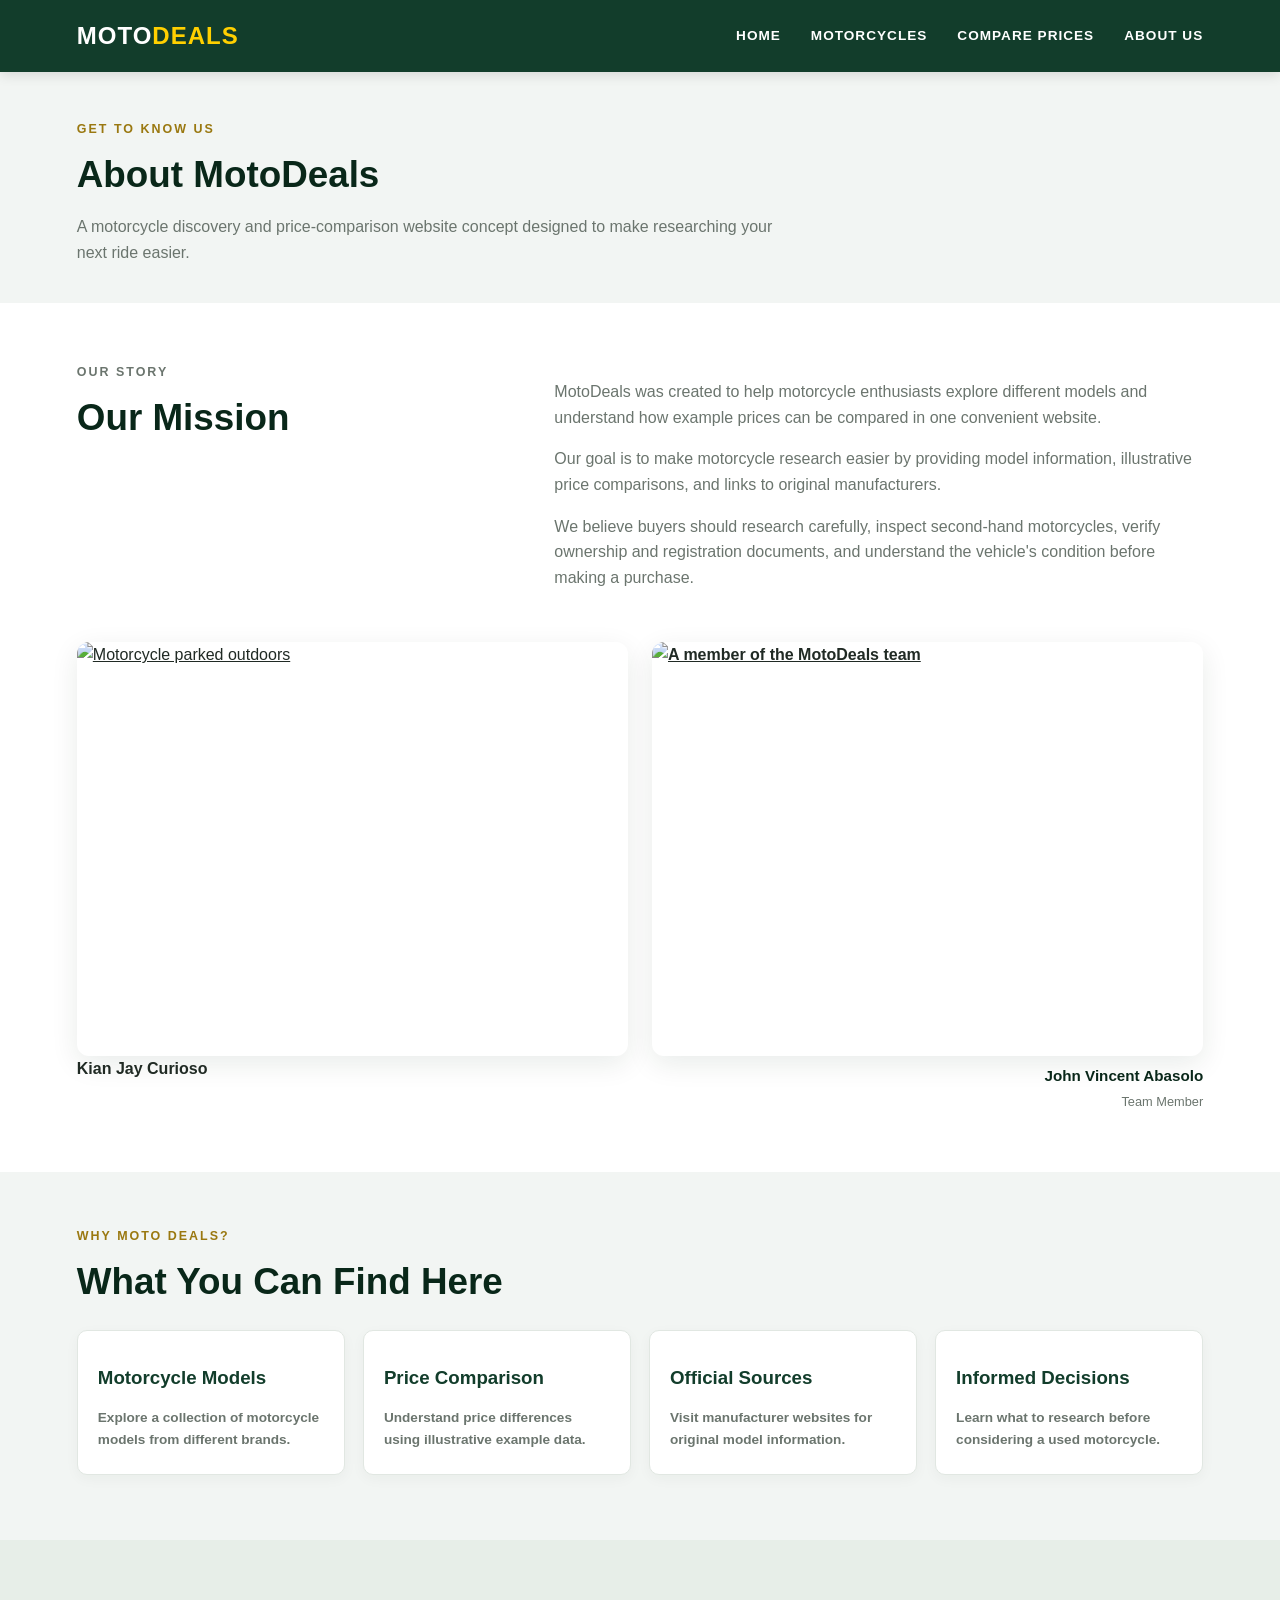
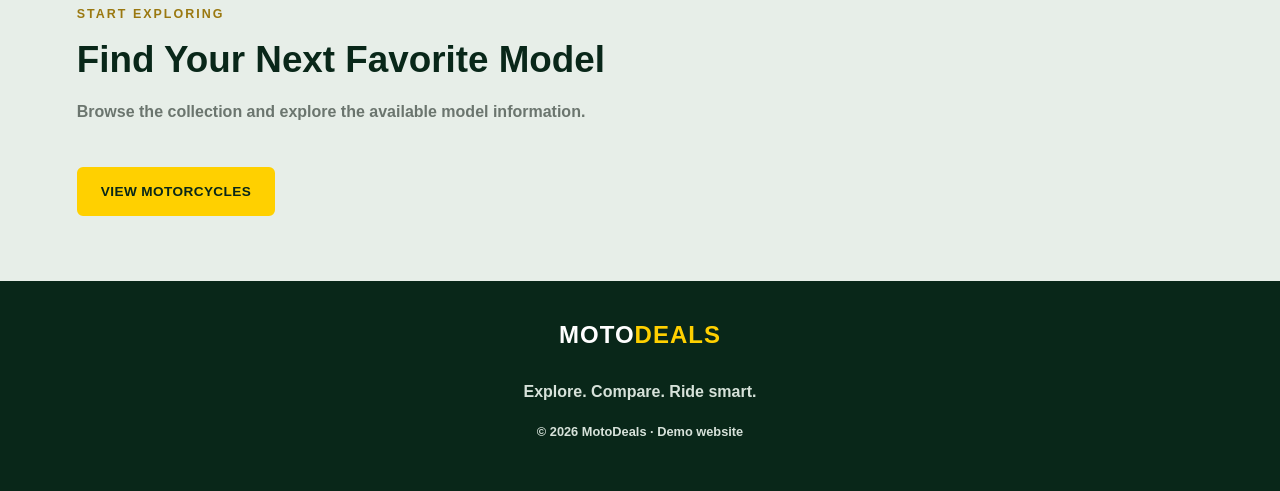
==== about.html @ 97e303bb "Added it24 Files" ====
<!DOCTYPE html>
<html lang="en">
<head>
    <meta charset="UTF-8">
    <meta name="viewport" content="width=device-width, initial-scale=1.0">
    <title>MotoDeals | About Us</title>
    <link rel="stylesheet" href="style.css">
    <script src="script.js" defer></script>
</head>
<body>

<header>
    <nav class="navbar">
        <a href="index.html" class="logo">MOTO<span>DEALS</span></a>
        <button class="menu-toggle" id="menuToggle"
                aria-label="Toggle navigation" aria-expanded="false">☰</button>
        <div class="nav-links" id="navLinks">
            <a href="index.html">HOME</a>
            <a href="motorcycles.html">MOTORCYCLES</a>
            <a href="compare.html">COMPARE PRICES</a>
            <a href="about.html">ABOUT US</a>
        </div>
    </nav>
</header>

<main>
    <section class="intro section-container">
        <p class="eyebrow">GET TO KNOW US</p>
        <h2>About MotoDeals</h2>
        <p>
            A motorcycle discovery and price-comparison website concept
            designed to make researching your next ride easier.
        </p>
    </section>

    <section class="about-section">
        <div class="section-container about-content">
            <div>
                <p class="eyebrow">OUR STORY</p>
                <h2>Our Mission</h2>
            </div>

            <div>
                <p>
                    MotoDeals was created to help motorcycle enthusiasts
                    explore different models and understand how example
                    prices can be compared in one convenient website.
                </p>
                <p>
                    Our goal is to make motorcycle research easier by
                    providing model information, illustrative price
                    comparisons, and links to original manufacturers.
                </p>
                <p>
                    We believe buyers should research carefully, inspect
                    second-hand motorcycles, verify ownership and
                    registration documents, and understand the vehicle's
                    condition before making a purchase.
                </p>
            </div>
        </div>
        <div class="section-container about-gallery">
            <figure class="about-photo">
                <a
                    href="https://images.unsplash.com/photo-1558981806-ec527fa84c39?auto=format&amp;fit=crop&amp;w=900&amp;q=80"
                    target="_blank"
                    rel="noopener noreferrer"
                    aria-label="Open the full-size motorcycle photo">
                    <img
                        src="https://scontent.fcgm1-1.fna.fbcdn.net/v/t39.30808-6/703069832_987395297116810_1802694277068162094_n.jpg?stp=dst-jpg_tt6&cstp=mx1500x1500&ctp=s1500x1500&_nc_cat=103&_nc_map=urlgen_bucketless&ccb=1-7&_nc_sid=6ee11a&_nc_eui2=AeEx6hmVdXqnVL0gCkFaR7i8SrvwWIGpRHpKu_BYgalEeuRYBwp6jPX8E4cH42IWtauJe7fAmAn_MG6mcode0kCI&_nc_ohc=MtsCziaHQnoQ7kNvwH58834&_nc_oc=AdoaBP7hTNdkV52zB3DS7Tti8dgfXk6WQtXsnNfAS9CJDDyMspLapi0ecR5gy54lKP-r56SAKDiLU5ohouIpKMHt&_nc_zt=23&_nc_ht=scontent.fcgm1-1.fna&_nc_gid=wgjW0MbmjeZ-FBTCgB_56Q&_nc_ss=7b2a8&oh=00_AQNTx5KnW2z1u8hbI6lVTnclF9tmgTU7f2UrL-F91fH0-A&oe=6ADA293C"
                        alt="Motorcycle parked outdoors"
                        loading="lazy">
                </a>
                
                <strong>Kian Jay Curioso</figure>
                
             
            </figure>
            <figure class="about-photo about-team-photo">
                <a
                    href="https://scontent.fcgm1-1.fna.fbcdn.net/v/t39.30808-6/825327698_4579763325683767_6584114106199053331_n.jpg?stp=dst-jpg_tt6&amp;cstp=mx2048x2048&amp;ctp=s2048x2048&amp;_nc_cat=107&amp;_nc_map=urlgen_bucketless&amp;ccb=1-7&amp;_nc_sid=6ee11a&amp;_nc_eui2=AeGvTwEbJqcETaFqQ2QPp7JuWY1BGdaieWlZjUEZ1qJ5aYdwdAj_v2buuVPDBPjjvvOrOIGyPoZm8fQIoPYUVxVb&amp;_nc_ohc=EqNttJx-dLcQ7kNvwEnB5ph&amp;_nc_oc=AdqtetnbY0VR6F72CEtF880EvlcUZ8dqoIlkO2o2IpjdSKkgk50HUPQ5OEKWv4QX3suySdvq-HQ9rL9AjZjaawaz&amp;_nc_zt=23&amp;_nc_ht=scontent.fcgm1-1.fna&amp;_nc_gid=mDf-8B31wRaOKaoY0NUj8g&amp;_nc_ss=7b2a8&amp;oh=00_AQMOKaP89P1WEDn3DOaOUjhAQsUOKQboMzzqXsY8t89PwQ&amp;oe=6AD9FD02"
                    target="_blank"
                    rel="noopener noreferrer"
                    aria-label="Open the full-size MotoDeals team photo">
                    <img
                        src="https://scontent.fcgm1-1.fna.fbcdn.net/v/t39.30808-6/825327698_4579763325683767_6584114106199053331_n.jpg?stp=dst-jpg_tt6&amp;cstp=mx2048x2048&amp;ctp=s2048x2048&amp;_nc_cat=107&amp;_nc_map=urlgen_bucketless&amp;ccb=1-7&amp;_nc_sid=6ee11a&amp;_nc_eui2=AeGvTwEbJqcETaFqQ2QPp7JuWY1BGdaieWlZjUEZ1qJ5aYdwdAj_v2buuVPDBPjjvvOrOIGyPoZm8fQIoPYUVxVb&amp;_nc_ohc=EqNttJx-dLcQ7kNvwEnB5ph&amp;_nc_oc=AdqtetnbY0VR6F72CEtF880EvlcUZ8dqoIlkO2o2IpjdSKkgk50HUPQ5OEKWv4QX3suySdvq-HQ9rL9AjZjaawaz&amp;_nc_zt=23&amp;_nc_ht=scontent.fcgm1-1.fna&amp;_nc_gid=mDf-8B31wRaOKaoY0NUj8g&amp;_nc_ss=7b2a8&amp;oh=00_AQMOKaP89P1WEDn3DOaOUjhAQsUOKQboMzzqXsY8t89PwQ&amp;oe=6AD9FD02"
                        alt="A member of the MotoDeals team"
                        loading="lazy">
                </a>
                <figcaption>
                    <strong>John Vincent Abasolo</strong>
                    <span>Team Member</span>
                </figcaption>
            </figure>
        </div>
    </section>

    <section class="brands-section section-container">
        <p class="eyebrow">WHY MOTO DEALS?</p>
        <h2>What You Can Find Here</h2>

        <div class="brand-grid">
            <div class="brand-card">
                <h3>Motorcycle Models</h3>
                <p>Explore a collection of motorcycle models from different brands.</p>
            </div>

            <div class="brand-card">
                <h3>Price Comparison</h3>
                <p>Understand price differences using illustrative example data.</p>
            </div>

            <div class="brand-card">
                <h3>Official Sources</h3>
                <p>Visit manufacturer websites for original model information.</p>
            </div>

            <div class="brand-card">
                <h3>Informed Decisions</h3>
                <p>Learn what to research before considering a used motorcycle.</p>
            </div>
        </div>
    </section>

    <section class="compare-section">
        <div class="section-container">
            <p class="eyebrow">START EXPLORING</p>
            <h2>Find Your Next Favorite Model</h2>
            <p class="section-description">
                Browse the collection and explore the available model information.
            </p>
            <br>
            <a href="motorcycles.html" class="primary-btn">VIEW MOTORCYCLES</a>
        </div>
    </section>
</main>

<footer class="footer">
    <a href="index.html" class="logo">MOTO<span>DEALS</span></a>
    <p>Explore. Compare. Ride smart.</p>
    <p class="footer-small">© <span class="year"></span> MotoDeals · Demo website</p>
</footer>

</body>
</html>
---- style.css ----
/* =========================================
   MOTO DEALS - GLOBAL DESIGN
========================================= */

:root {
    --green: #123d2b;
    --green-dark: #092719;
    --yellow: #ffd000;
    --background: #f2f5f3;
    --white: #ffffff;
    --text: #202a24;
    --muted: #6b756e;
    --border: #e1e7e2;
    --shadow: 0 8px 28px rgba(15, 40, 25, 0.09);
}

* {
    box-sizing: border-box;
}

html {
    scroll-behavior: smooth;
}

body {
    margin: 0;
    font-family: Arial, Helvetica, sans-serif;
    background: var(--background);
    color: var(--text);
    line-height: 1.6;
}

a {
    color: inherit;
}

button,
input,
select {
    font: inherit;
}

img {
    max-width: 100%;
}

/* =========================================
   NAVIGATION
========================================= */

.navbar {
    width: 100%;
    min-height: 72px;
    padding: 14px 6%;
    background: var(--green);
    display: flex;
    align-items: center;
    justify-content: space-between;
    gap: 25px;
    position: sticky;
    top: 0;
    z-index: 1000;
    box-shadow: 0 3px 12px rgba(0, 0, 0, 0.12);
}

.logo {
    color: var(--white);
    text-decoration: none;
    font-size: 1.5rem;
    font-weight: 900;
    letter-spacing: 1px;
    white-space: nowrap;
}

.logo span {
    color: var(--yellow);
}

.nav-links {
    display: flex;
    align-items: center;
    justify-content: center;
    gap: 30px;
}

.nav-links a {
    color: var(--white);
    text-decoration: none;
    font-size: 0.85rem;
    font-weight: 700;
    letter-spacing: 1px;
    transition: color 0.2s ease;
}

.nav-links a:hover,
.nav-links a:focus-visible {
    color: var(--yellow);
}

.menu-toggle {
    display: none;
    background: transparent;
    border: 1px solid rgba(255, 255, 255, 0.45);
    color: white;
    border-radius: 5px;
    padding: 7px 11px;
    font-size: 1.3rem;
    cursor: pointer;
}

/* =========================================
   HERO BANNER
========================================= */

.hero {
    min-height: 510px;
    color: var(--white);
    background:
        linear-gradient(
            90deg,
            rgba(5, 26, 17, 0.92) 0%,
            rgba(5, 26, 17, 0.68) 48%,
            rgba(5, 26, 17, 0.2) 100%
        ),
        url("https://images.unsplash.com/photo-1558981806-ec527fa84c39?auto=format&fit=crop&w=1800&q=85");
    background-position: center;
    background-size: cover;
}

.hero-content {
    width: 88%;
    max-width: 1200px;
    margin: 0 auto;
    padding: 90px 0 100px;
}

.eyebrow {
    margin: 0 0 12px;
    color: #9a7810;
    font-size: 0.78rem;
    font-weight: 800;
    letter-spacing: 2px;
    text-transform: uppercase;
}

.hero .eyebrow {
    color: var(--yellow);
}

.hero-content h1 {
    margin: 12px 0 20px;
    font-size: clamp(2.8rem, 6vw, 5rem);
    line-height: 1.08;
    letter-spacing: 1px;
}

.hero-content h1 span {
    color: var(--yellow);
}

.hero-content > p:not(.eyebrow) {
    max-width: 550px;
    margin-bottom: 30px;
    color: #edf2ee;
    font-size: 1.05rem;
}

/* =========================================
   BUTTONS
========================================= */

.primary-btn {
    display: inline-flex;
    align-items: center;
    justify-content: center;
    min-height: 44px;
    padding: 12px 22px;
    background: var(--yellow);
    color: var(--green-dark);
    border: 2px solid var(--yellow);
    border-radius: 6px;
    text-decoration: none;
    font-size: 0.85rem;
    font-weight: 800;
    letter-spacing: 0.4px;
    cursor: pointer;
    transition:
        background 0.2s ease,
        transform 0.2s ease;
}

.primary-btn:hover {
    background: #ffe15c;
    transform: translateY(-2px);
}

/* =========================================
   PAGE CONTAINERS AND HEADINGS
========================================= */

.section-container {
    width: 88%;
    max-width: 1200px;
    margin: 0 auto;
}

.intro {
    padding-top: 48px;
    padding-bottom: 22px;
}

.intro h2,
.section-heading h2,
.brands-section h2,
.compare-section h2,
.about-content h2 {
    margin: 0 0 12px;
    color: var(--green-dark);
    font-size: clamp(1.7rem, 3vw, 2.3rem);
    line-height: 1.25;
}

.intro > p:not(.eyebrow),
.section-description {
    color: var(--muted);
    max-width: 720px;
}

.products-section {
    padding-top: 20px;
    padding-bottom: 60px;
}

.section-heading {
    display: flex;
    align-items: center;
    justify-content: space-between;
    gap: 20px;
    margin-bottom: 25px;
}

/* =========================================
   SEARCH AND FILTERS
========================================= */

.filter-bar {
    display: grid;
    grid-template-columns: minmax(200px, 2fr) minmax(140px, 1fr) minmax(170px, 1fr);
    gap: 14px;
    margin: 20px 0;
    padding: 18px;
    background: var(--white);
    border: 1px solid var(--border);
    border-radius: 12px;
    box-shadow: 0 3px 12px rgba(15, 40, 25, 0.035);
}

.filter-bar input,
.filter-bar select {
    width: 100%;
    min-width: 0;
    min-height: 46px;
    padding: 10px 13px;
    color: var(--text);
    background: #fbfcfb;
    border: 1px solid #d8dfd9;
    border-radius: 6px;
    outline: none;
}

.filter-bar input:focus,
.filter-bar select:focus {
    border-color: var(--green);
    box-shadow: 0 0 0 3px rgba(18, 61, 43, 0.1);
}

.result-count {
    margin: 18px 0;
    color: var(--muted);
    font-size: 0.9rem;
}

/* =========================================
   MOTORCYCLE PRODUCT GRID
========================================= */

.product-grid {
    display: grid;
    grid-template-columns: repeat(3, minmax(0, 1fr));
    gap: 25px;
    align-items: stretch;
}

.product-card {
    min-width: 0;
    overflow: hidden;
    background: var(--white);
    border: 1px solid var(--border);
    border-radius: 12px;
    box-shadow: var(--shadow);
    transition:
        transform 0.25s ease,
        box-shadow 0.25s ease;
}

.product-card:hover {
    transform: translateY(-5px);
    box-shadow: 0 14px 32px rgba(15, 40, 25, 0.14);
}

.product-image-wrap {
    position: relative;
    width: 100%;
    height: 220px;
    overflow: hidden;
    background: #e6ebe7;
}

.product-image {
    display: block;
    width: 100%;
    height: 100%;
    object-fit: cover;
    object-position: center;
    transition: transform 0.35s ease;
}

.product-card:hover .product-image {
    transform: scale(1.04);
}

.badge {
    position: absolute;
    top: 14px;
    left: 14px;
    display: inline-block;
    padding: 6px 11px;
    color: var(--green-dark);
    background: var(--yellow);
    border-radius: 5px;
    font-size: 0.7rem;
    font-weight: 900;
    letter-spacing: 0.5px;
}

.product-info {
    display: flex;
    flex-direction: column;
    padding: 20px;
}

.product-brand {
    margin: 0 0 4px;
    color: #6a7b6e;
    font-size: 0.78rem;
    font-weight: 800;
    text-transform: uppercase;
    letter-spacing: 1px;
}

.product-info h3 {
    margin: 0 0 10px;
    color: var(--green-dark);
    font-size: 1.15rem;
    line-height: 1.4;
}

.product-details {
    min-height: 48px;
    margin: 0 0 16px;
    color: var(--muted);
    font-size: 0.85rem;
}

.price-row {
    display: flex;
    align-items: baseline;
    flex-wrap: wrap;
    gap: 10px;
    margin-bottom: 5px;
}

.current-price {
    color: var(--green);
    font-size: 1.3rem;
    font-weight: 900;
}

.old-price {
    color: #8a938c;
    font-size: 0.85rem;
    text-decoration: line-through;
}

.savings-label {
    margin: 3px 0 17px;
    color: var(--green);
    font-size: 0.78rem;
    font-weight: 700;
}

.card-actions {
    display: grid;
    grid-template-columns: 1fr;
    gap: 9px;
    margin-top: auto;
}

.card-btn {
    display: flex;
    align-items: center;
    justify-content: center;
    min-height: 42px;
    padding: 10px;
    border-radius: 5px;
    text-align: center;
    text-decoration: none;
    font-size: 0.78rem;
    font-weight: 800;
    transition: background 0.2s ease;
}

.compare-btn {
    background: var(--green);
    color: var(--white);
}

.compare-btn:hover {
    background: #20563d;
}

.official-btn {
    background: #f0f4f1;
    color: var(--green);
    border: 1px solid #dce5de;
}

.official-btn:hover {
    background: #e2ebe4;
}

.empty-message {
    padding: 35px 20px;
    color: var(--muted);
    background: var(--white);
    border-radius: 10px;
    text-align: center;
}

.disclaimer {
    margin-top: 28px;
    color: var(--muted);
    font-size: 0.8rem;
    line-height: 1.7;
}

/* =========================================
   PRICE COMPARISON
========================================= */

.compare-section {
    padding: 65px 0;
    background: #e7eee8;
}

.comparison-card {
    display: grid;
    grid-template-columns: minmax(0, 1fr) minmax(0, 1.2fr) minmax(0, 0.8fr);
    gap: 25px;
    margin-top: 28px;
    padding: 30px;
    background: var(--white);
    border: 1px solid var(--border);
    border-radius: 12px;
    box-shadow: var(--shadow);
}

.comparison-image {
    display: block;
    width: 100%;
    height: 100%;
    min-height: 220px;
    max-height: 300px;
    object-fit: cover;
    border-radius: 10px;
    background: #e6ebe7;
}

.comparison-info p {
    margin: 14px 0 3px;
    color: var(--muted);
}

.comparison-info h3 {
    margin: 4px 0 15px;
}

.discount-price {
    color: var(--green);
    font-size: 1.6rem;
}

.savings-box {
    align-self: center;
    padding: 28px;
    background: var(--green);
    color: var(--white);
    border-radius: 10px;
}

.savings-box h2 {
    color: var(--yellow);
    font-size: 2rem;
    overflow-wrap: anywhere;
}

.savings-box p {
    color: #e2ebe4;
}

/* =========================================
   OFFICIAL BRANDS
========================================= */

.brands-section {
    padding-top: 55px;
    padding-bottom: 65px;
}

.brand-grid {
    display: grid;
    grid-template-columns: repeat(4, minmax(0, 1fr));
    gap: 18px;
    margin-top: 25px;
}

.brand-card {
    display: block;
    padding: 24px 20px;
    background: var(--white);
    border: 1px solid var(--border);
    border-radius: 10px;
    text-decoration: none;
    box-shadow: 0 4px 14px rgba(15, 40, 25, 0.04);
    transition: transform 0.2s ease, box-shadow 0.2s ease;
}

.brand-card:hover {
    transform: translateY(-3px);
    box-shadow: var(--shadow);
}

.brand-card h3 {
    margin: 8px 0;
    color: var(--green);
}

.brand-card p {
    margin-bottom: 0;
    color: var(--muted);
    font-size: 0.85rem;
}

.brand-symbol {
    display: inline-flex;
    align-items: center;
    justify-content: center;
    width: 42px;
    height: 42px;
    background: var(--green);
    color: var(--yellow);
    border-radius: 50%;
    font-size: 1.3rem;
    font-weight: 900;
}

/* =========================================
   ABOUT SECTION
========================================= */

.about-section {
    padding: 60px 0;
    background: var(--white);
}

.about-content {
    display: grid;
    grid-template-columns: 0.8fr 1.2fr;
    gap: 45px;
    align-items: start;
}

.about-content p {
    color: var(--muted);
}

.about-gallery {
    display: grid;
    grid-template-columns: repeat(2, minmax(0, 1fr));
    gap: 24px;
    margin-top: 36px;
}

.about-photo {
    margin: 24px 0 0;
}

.about-gallery .about-photo {
    margin: 0;
}

.about-photo > a {
    display: block;
    border-radius: 12px;
}

.about-photo > a:focus-visible {
    outline: 3px solid var(--green);
    outline-offset: 4px;
}

.about-photo img {
    display: block;
    width: 100%;
    aspect-ratio: 4 / 3;
    object-fit: cover;
    border-radius: 12px;
    box-shadow: var(--shadow);
}

.about-photo figcaption {
    display: flex;
    flex-direction: column;
    align-items: flex-end;
    gap: 4px;
    margin-top: 8px;
    color: var(--muted);
    font-size: 0.85rem;
    text-align: right;
}

.about-photo figcaption strong {
    color: var(--green-dark);
    font-family: inherit;
    font-size: 0.95rem;
    font-weight: 700;
}

.about-photo figcaption span {
    color: var(--muted);
    font-family: inherit;
    font-size: 0.8rem;
    font-weight: 400;
}

@media (max-width: 600px) {
    .about-gallery {
        grid-template-columns: 1fr;
    }
}

/* =========================================
   FOOTER
========================================= */

.footer {
    padding: 35px 6%;
    background: var(--green-dark);
    color: var(--white);
    text-align: center;
}

.footer .logo {
    display: inline-block;
    margin-bottom: 8px;
}

.footer p {
    color: #d7e2da;
}

.footer-small {
    margin-top: 18px;
    font-size: 0.8rem;
}

/* =========================================
   RESPONSIVE DESIGN
========================================= */

@media (max-width: 1000px) {
    .product-grid {
        grid-template-columns: repeat(2, minmax(0, 1fr));
    }

    .brand-grid {
        grid-template-columns: repeat(2, minmax(0, 1fr));
    }

    .nav-links {
        gap: 16px;
    }
}

@media (max-width: 700px) {
    .navbar {
        padding: 12px 5%;
        flex-wrap: wrap;
    }

    .menu-toggle {
        display: block;
    }

    .nav-links {
        display: none;
        width: 100%;
        align-items: stretch;
        flex-direction: column;
        gap: 0;
    }

    .nav-links.open {
        display: flex;
    }

    .nav-links a {
        padding: 13px 0;
        border-top: 1px solid rgba(255, 255, 255, 0.12);
    }

    .hero {
        min-height: 440px;
    }

    .hero-content {
        padding: 75px 0;
    }

    .section-container {
        width: 90%;
    }

    .filter-bar {
        grid-template-columns: 1fr;
    }

    .product-grid {
        grid-template-columns: 1fr;
        gap: 20px;
    }

    .product-image-wrap {
        height: 230px;
    }

    .section-heading {
        align-items: flex-start;
        flex-direction: column;
    }

    .comparison-card {
        grid-template-columns: 1fr;
        padding: 20px;
    }

    .brand-grid {
        grid-template-columns: 1fr 1fr;
        gap: 12px;
    }

    .brand-card {
        padding: 18px 14px;
    }

    .about-content {
        grid-template-columns: 1fr;
        gap: 10px;
    }
}

@media (max-width: 380px) {
    .brand-grid {
        grid-template-columns: 1fr;
    }

    .product-image-wrap {
        height: 190px;
    }
}
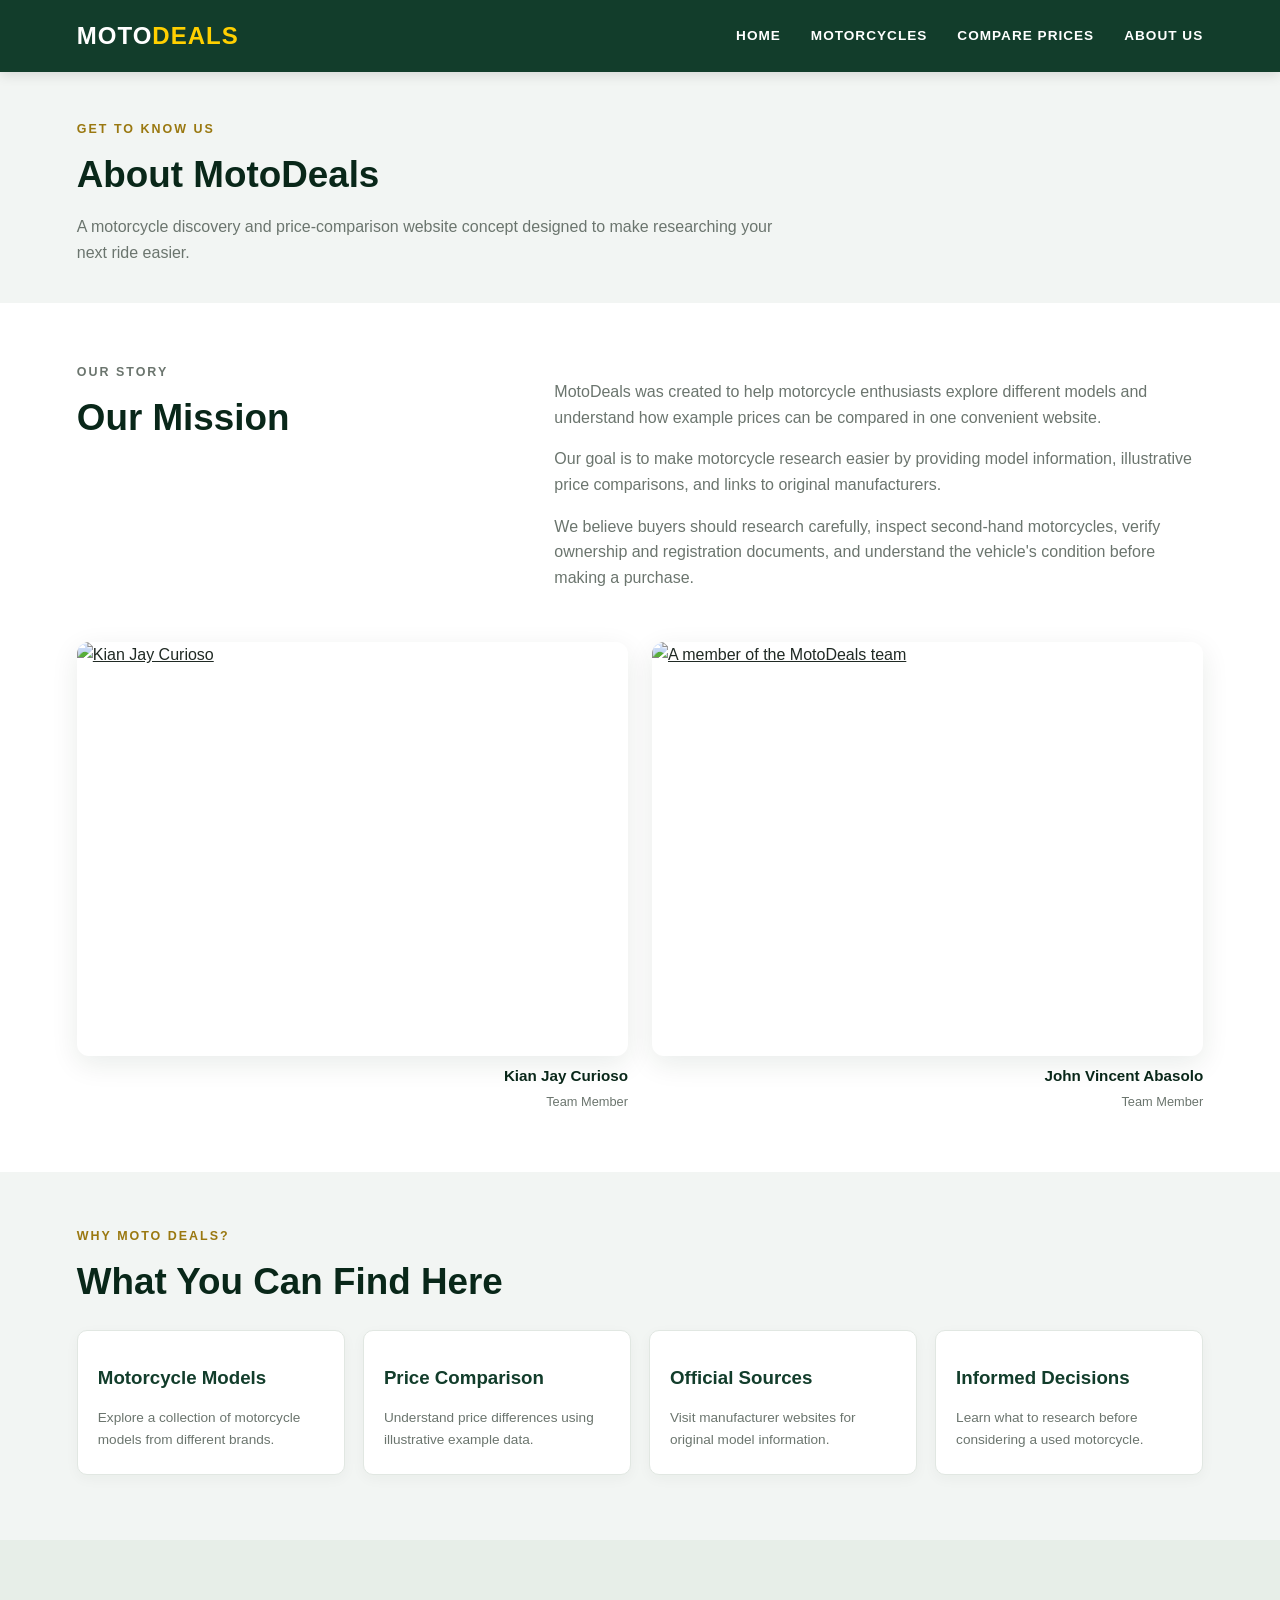
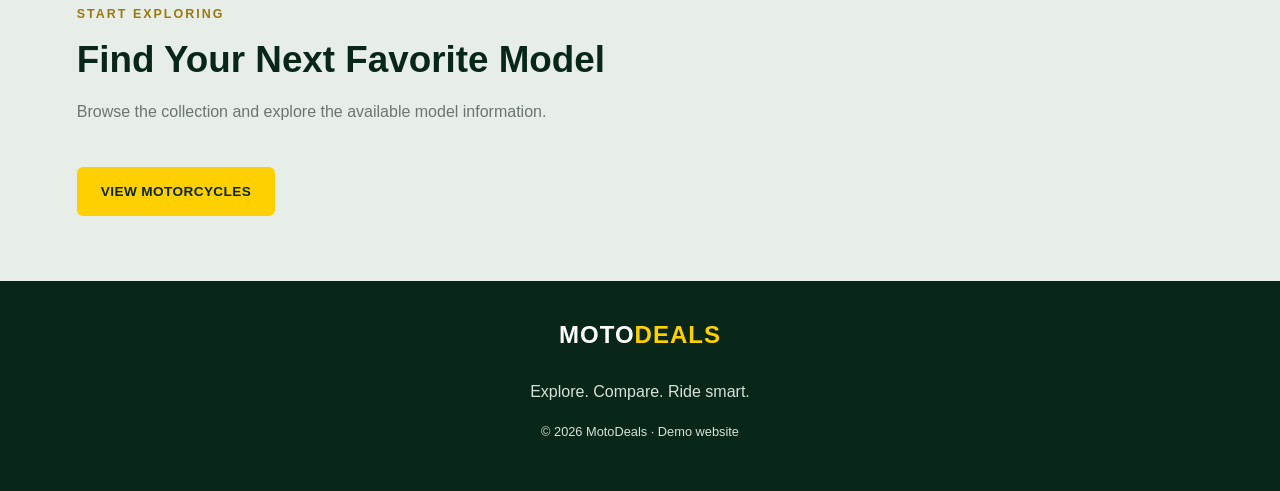
==== commit 5dc4e5b3: "added new about.html" ====
--- a/about.html
+++ b/about.html
@@ -63,23 +63,23 @@
         <div class="section-container about-gallery">
             <figure class="about-photo">
                 <a
-                    href="https://images.unsplash.com/photo-1558981806-ec527fa84c39?auto=format&amp;fit=crop&amp;w=900&amp;q=80"
+                    href="https://www.facebook.com/photo/?fbid=1509598160987136&set=a.228781779068787&__tn__=%3C"
                     target="_blank"
                     rel="noopener noreferrer"
-                    aria-label="Open the full-size motorcycle photo">
+                    aria-label="Open the full-size team photo">
                     <img
-                        src="https://scontent.fcgm1-1.fna.fbcdn.net/v/t39.30808-6/703069832_987395297116810_1802694277068162094_n.jpg?stp=dst-jpg_tt6&cstp=mx1500x1500&ctp=s1500x1500&_nc_cat=103&_nc_map=urlgen_bucketless&ccb=1-7&_nc_sid=6ee11a&_nc_eui2=AeEx6hmVdXqnVL0gCkFaR7i8SrvwWIGpRHpKu_BYgalEeuRYBwp6jPX8E4cH42IWtauJe7fAmAn_MG6mcode0kCI&_nc_ohc=MtsCziaHQnoQ7kNvwH58834&_nc_oc=AdoaBP7hTNdkV52zB3DS7Tti8dgfXk6WQtXsnNfAS9CJDDyMspLapi0ecR5gy54lKP-r56SAKDiLU5ohouIpKMHt&_nc_zt=23&_nc_ht=scontent.fcgm1-1.fna&_nc_gid=wgjW0MbmjeZ-FBTCgB_56Q&_nc_ss=7b2a8&oh=00_AQNTx5KnW2z1u8hbI6lVTnclF9tmgTU7f2UrL-F91fH0-A&oe=6ADA293C"
-                        alt="Motorcycle parked outdoors"
+                        src="https://scontent.fmnl25-1.fna.fbcdn.net/v/t39.30808-6/857011879_1509598144320471_3130715131020908762_n.jpg?stp=dst-jpg_tt6&amp;cstp=mx1536x2048&amp;ctp=s1536x2048&amp;_nc_cat=100&amp;_nc_map=urlgen_bucketless&amp;ccb=1-7&amp;_nc_sid=6ee11a&amp;_nc_eui2=AeFS_IxCX1Z04HBthG_DMSlMjoyDRsXvC3-OjINGxe8Lf8PNbCtmhg3iGeUkyqmn0s5n3n8FwYzSKxupvgb-oE3k&amp;_nc_ohc=9z_XxvFsjIUQ7kNvwFCMq0t&amp;_nc_oc=Adq0HYmAgDXsvEng4LL01FbxSm9OvktYGfrFl8fIhKCoiUODSugy9lXu0DClVcC65kI&amp;_nc_zt=23&amp;_nc_ht=scontent.fmnl25-1.fna&amp;_nc_gid=HhiRSMo7sJbPhnon92DYTw&amp;_nc_ss=7a2a8&amp;oh=00_AQPGDTigO60OsR_yCKY1zUjbD_0taVzSgXo0St58IZwjhw&amp;oe=6ADB7E50"
+                        alt="Kian Jay Curioso"
                         loading="lazy">
                 </a>
-                
-                <strong>Kian Jay Curioso</figure>
-                
-             
+                <figcaption>
+                    <strong>Kian Jay Curioso</strong>
+                    <span>Team Member</span>
+                </figcaption>
             </figure>
             <figure class="about-photo about-team-photo">
                 <a
-                    href="https://scontent.fcgm1-1.fna.fbcdn.net/v/t39.30808-6/825327698_4579763325683767_6584114106199053331_n.jpg?stp=dst-jpg_tt6&amp;cstp=mx2048x2048&amp;ctp=s2048x2048&amp;_nc_cat=107&amp;_nc_map=urlgen_bucketless&amp;ccb=1-7&amp;_nc_sid=6ee11a&amp;_nc_eui2=AeGvTwEbJqcETaFqQ2QPp7JuWY1BGdaieWlZjUEZ1qJ5aYdwdAj_v2buuVPDBPjjvvOrOIGyPoZm8fQIoPYUVxVb&amp;_nc_ohc=EqNttJx-dLcQ7kNvwEnB5ph&amp;_nc_oc=AdqtetnbY0VR6F72CEtF880EvlcUZ8dqoIlkO2o2IpjdSKkgk50HUPQ5OEKWv4QX3suySdvq-HQ9rL9AjZjaawaz&amp;_nc_zt=23&amp;_nc_ht=scontent.fcgm1-1.fna&amp;_nc_gid=mDf-8B31wRaOKaoY0NUj8g&amp;_nc_ss=7b2a8&amp;oh=00_AQMOKaP89P1WEDn3DOaOUjhAQsUOKQboMzzqXsY8t89PwQ&amp;oe=6AD9FD02"
+                    href="https://www.facebook.com/photo/?fbid=1509598160987136&set=a.228781779068787&__tn__=%3C"
                     target="_blank"
                     rel="noopener noreferrer"
                     aria-label="Open the full-size MotoDeals team photo">
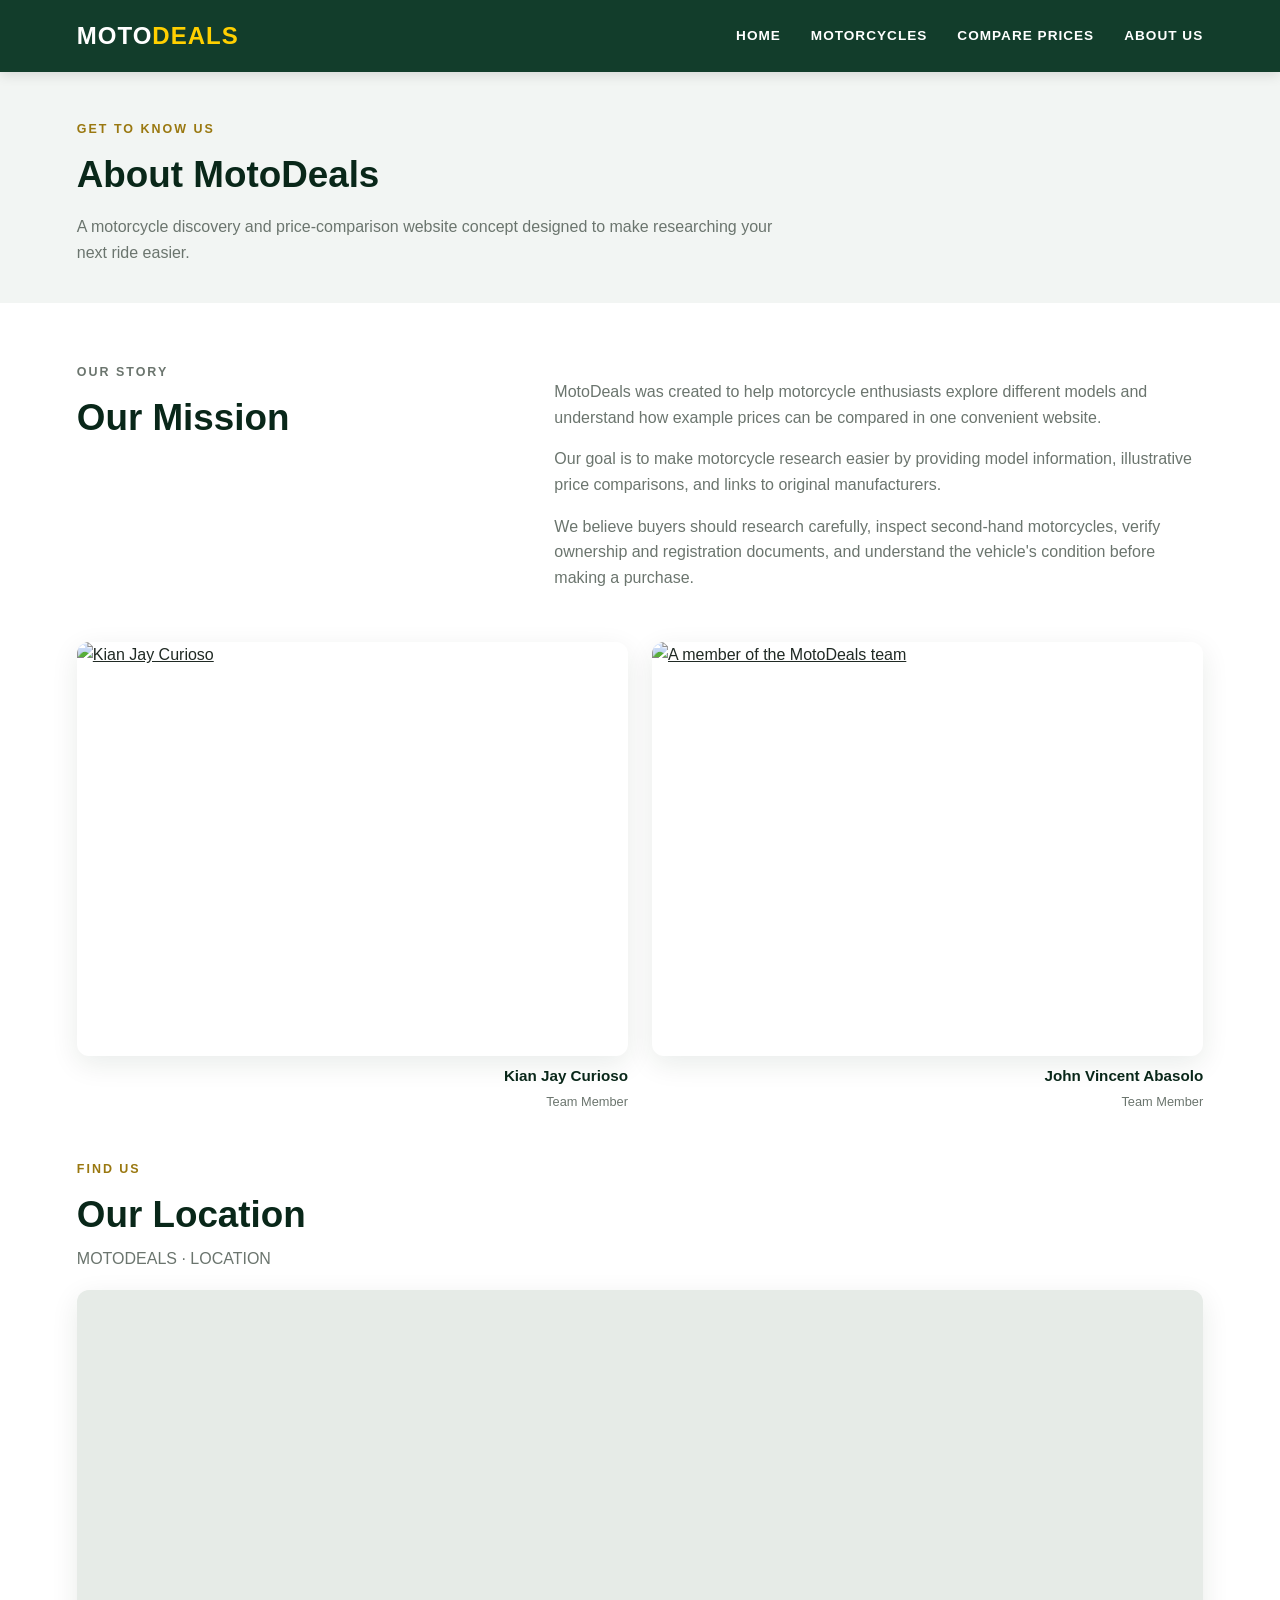
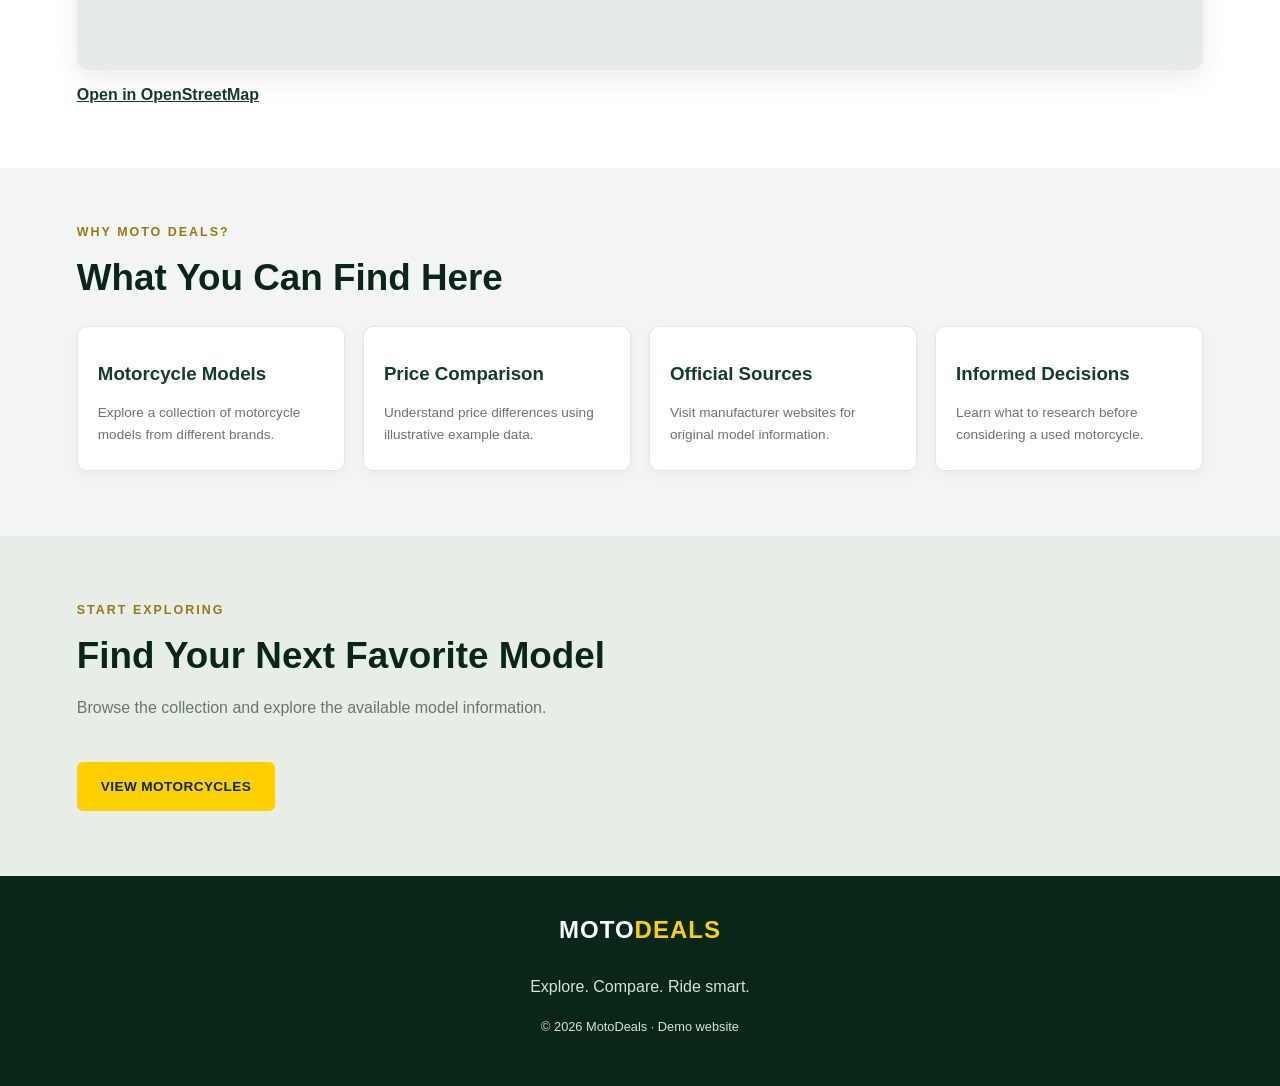
==== commit 85c37f6e: "Added LocationMap" ====
--- a/about.html
+++ b/about.html
@@ -94,6 +94,23 @@
                 </figcaption>
             </figure>
         </div>
+        <section class="section-container about-map" aria-labelledby="about-map-title">
+            <p class="eyebrow">FIND US</p>
+            <h2 id="about-map-title">Our Location</h2>
+            <p id="mapStatus" class="map-status" role="status" aria-live="polite">
+                Loading map location…
+            </p>
+            <iframe
+                id="aboutMap"
+                class="about-map-frame"
+                title="MotoDeals location map"
+                loading="lazy"
+                referrerpolicy="no-referrer-when-downgrade">
+            </iframe>
+            <a id="mapLink" class="map-link" target="_blank" rel="noopener noreferrer" hidden>
+                Open in OpenStreetMap
+            </a>
+        </section>
     </section>
 
     <section class="brands-section section-container">
--- a/style.css
+++ b/style.css
@@ -654,9 +654,46 @@
     font-weight: 400;
 }
 
+.about-map {
+    margin-top: 48px;
+}
+
+.about-map h2 {
+    margin: 0 0 8px;
+    color: var(--green-dark);
+    font-size: clamp(1.7rem, 3vw, 2.3rem);
+    line-height: 1.25;
+}
+
+.map-status {
+    margin: 0 0 18px;
+    color: var(--muted);
+}
+
+.about-map-frame {
+    display: block;
+    width: 100%;
+    height: 380px;
+    border: 0;
+    border-radius: 12px;
+    background: #e6ebe7;
+    box-shadow: var(--shadow);
+}
+
+.map-link {
+    display: inline-block;
+    margin-top: 12px;
+    color: var(--green);
+    font-weight: 700;
+}
+
 @media (max-width: 600px) {
     .about-gallery {
         grid-template-columns: 1fr;
+    }
+
+    .about-map-frame {
+        height: 300px;
     }
 }
 
